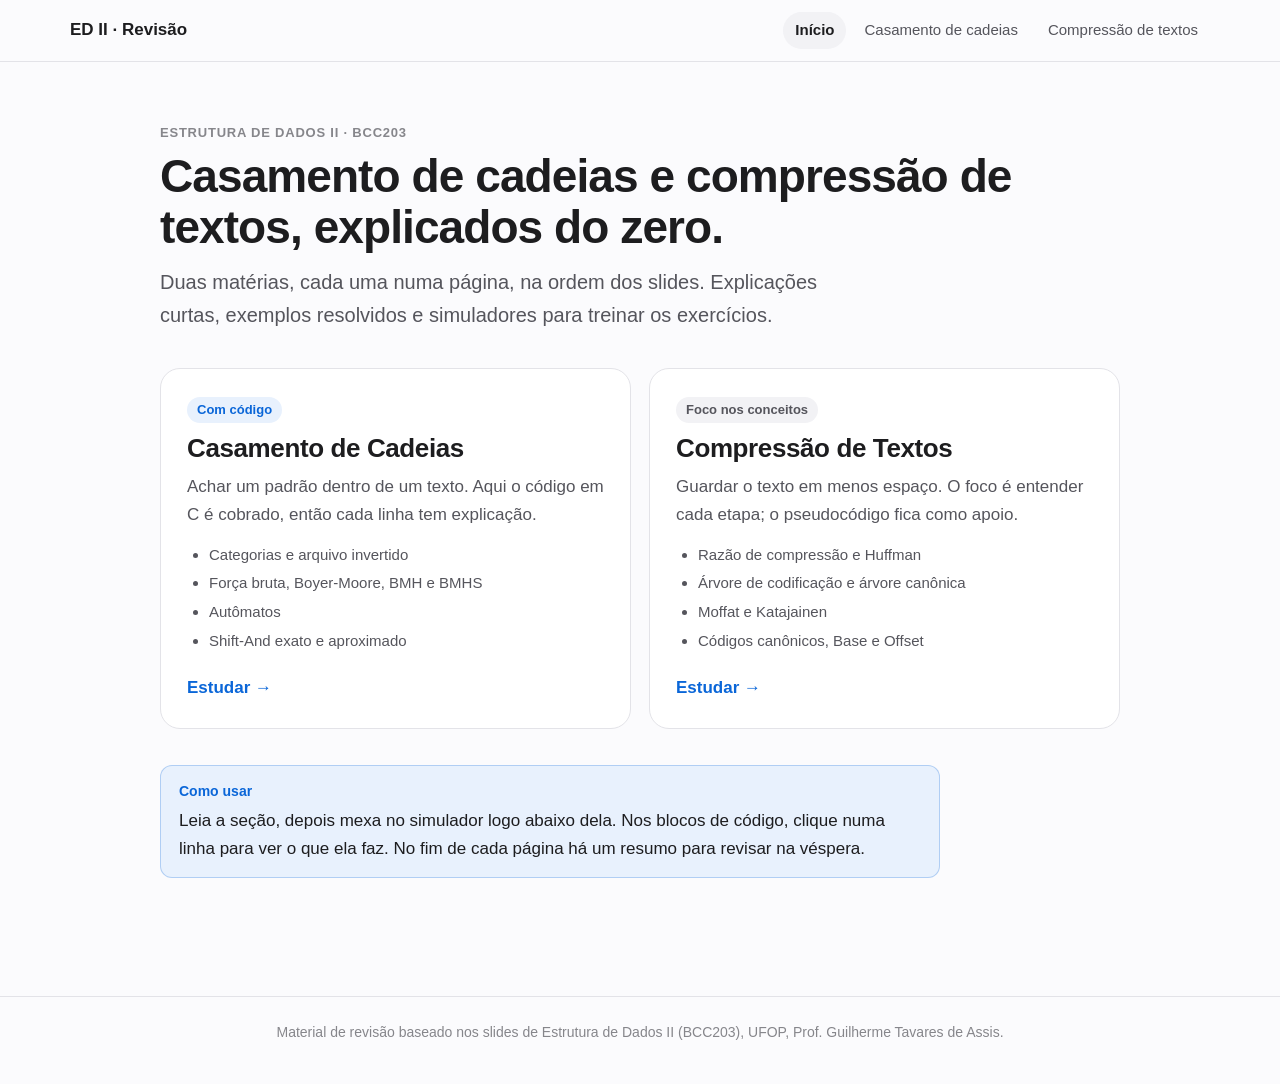
==== index.html @ ccca978b "Site de revisão: casamento de cadeias e compressão de textos" ====
<!doctype html>
<html lang="pt-BR">
<head>
<meta charset="utf-8">
<meta name="viewport" content="width=device-width, initial-scale=1">
<title>Revisão ED II</title>
<meta name="description" content="Revisão didática de Estrutura de Dados II: casamento de cadeias e compressão de textos.">
<link rel="stylesheet" href="style.css">
</head>
<body>
<header class="topbar"><div class="in">
  <a class="brand" href="index.html">ED II · Revisão</a>
  <nav><a class="on" href="index.html">Início</a><a href="casamento.html">Casamento de cadeias</a><a href="compressao.html">Compressão de textos</a></nav>
</div></header>
<div class="home">
  <p class="eyebrow">Estrutura de Dados II · BCC203</p>
  <h1>Casamento de cadeias e compressão de textos, explicados do zero.</h1>
  <p class="lead">Duas matérias, cada uma numa página, na ordem dos slides. Explicações curtas, exemplos resolvidos e simuladores para treinar os exercícios.</p>
  <div class="cards">
    <a class="big" href="casamento.html">
      <span class="pill blue">Com código</span>
      <h2>Casamento de Cadeias</h2>
      <p>Achar um padrão dentro de um texto. Aqui o código em C é cobrado, então cada linha tem explicação.</p>
      <ul><li>Categorias e arquivo invertido</li><li>Força bruta, Boyer-Moore, BMH e BMHS</li><li>Autômatos</li><li>Shift-And exato e aproximado</li></ul>
      <span class="go">Estudar →</span>
    </a>
    <a class="big" href="compressao.html">
      <span class="pill">Foco nos conceitos</span>
      <h2>Compressão de Textos</h2>
      <p>Guardar o texto em menos espaço. O foco é entender cada etapa; o pseudocódigo fica como apoio.</p>
      <ul><li>Razão de compressão e Huffman</li><li>Árvore de codificação e árvore canônica</li><li>Moffat e Katajainen</li><li>Códigos canônicos, Base e Offset</li></ul>
      <span class="go">Estudar →</span>
    </a>
  </div>
  <div class="box ideia" style="margin-top:36px"><span class="t">Como usar</span>Leia a seção, depois mexa no simulador logo abaixo dela. Nos blocos de código, clique numa linha para ver o que ela faz. No fim de cada página há um resumo para revisar na véspera.</div>
</div>
<footer>Material de revisão baseado nos slides de Estrutura de Dados II (BCC203), UFOP, Prof. Guilherme Tavares de Assis.</footer>
</body>
</html>
---- style.css ----
:root {
  --bg: #fbfbfd;
  --surface: #ffffff;
  --surface-2: #f2f2f5;
  --text: #1d1d1f;
  --text-2: #55555c;
  --text-3: #86868b;
  --line: #e3e3e8;
  --accent: #0a66d8;
  --accent-soft: #e8f1fd;
  --ok: #1c8a3b;
  --ok-soft: #e6f5ea;
  --bad: #c9302c;
  --bad-soft: #fdecec;
  --warn: #9a6200;
  --warn-soft: #fff5e0;
  --code-bg: #f5f5f7;
  --radius: 14px;
  --mono: ui-monospace, "SF Mono", SFMono-Regular, Menlo, Consolas, monospace;
  --sans: -apple-system, BlinkMacSystemFont, "SF Pro Text", "Inter", "Segoe UI", Roboto, sans-serif;
}
@media (prefers-color-scheme: dark) {
  :root {
    --bg: #111113; --surface: #1a1a1d; --surface-2: #232327; --text: #f2f2f4; --text-2: #b4b4bb;
    --text-3: #85858d; --line: #2e2e33; --accent: #4c9bff; --accent-soft: #15243a; --ok: #3fca67;
    --ok-soft: #13291b; --bad: #ff6b63; --bad-soft: #3a1817; --warn: #f0b545; --warn-soft: #33270f; --code-bg: #18181b;
  }
}
* { box-sizing: border-box; }
html { scroll-behavior: smooth; scroll-padding-top: 72px; }
body { margin: 0; background: var(--bg); color: var(--text); font: 17px/1.65 var(--sans); -webkit-font-smoothing: antialiased; }
a { color: var(--accent); text-decoration: none; }
a:hover { text-decoration: underline; }

/* Topo */
.topbar { position: sticky; top: 0; z-index: 20; background: color-mix(in srgb, var(--bg) 85%, transparent); backdrop-filter: saturate(180%) blur(16px); border-bottom: 1px solid var(--line); }
.topbar .in { max-width: 1180px; margin: 0 auto; padding: 12px 20px; display: flex; gap: 20px; align-items: center; }
.brand { font-weight: 650; color: var(--text); }
.topbar nav { display: flex; gap: 6px; margin-left: auto; flex-wrap: wrap; }
.topbar nav a { color: var(--text-2); padding: 6px 12px; border-radius: 999px; font-size: 15px; }
.topbar nav a.on { background: var(--surface-2); color: var(--text); font-weight: 600; }
.topbar nav a:hover { text-decoration: none; color: var(--text); }

/* Layout com sumário */
.layout { max-width: 1180px; margin: 0 auto; padding: 0 20px; display: grid; grid-template-columns: 240px minmax(0, 1fr); gap: 48px; }
.toc { position: sticky; top: 72px; align-self: start; max-height: calc(100vh - 90px); overflow: auto; padding: 28px 0; font-size: 14px; }
.toc p { margin: 0 0 8px; font-size: 12px; text-transform: uppercase; letter-spacing: .06em; color: var(--text-3); font-weight: 600; }
.toc a { display: block; color: var(--text-2); padding: 5px 10px; border-radius: 8px; border-left: 2px solid transparent; }
.toc a:hover { text-decoration: none; background: var(--surface-2); }
.toc a.on { color: var(--accent); border-left-color: var(--accent); background: var(--accent-soft); font-weight: 600; }
main { min-width: 0; padding: 28px 0 100px; }
@media (max-width: 900px) {
  .layout { grid-template-columns: 1fr; gap: 0; }
  .toc { position: static; max-height: none; padding: 16px 0 0; }
  .toc details { background: var(--surface); border: 1px solid var(--line); border-radius: 12px; padding: 10px 14px; }
}
.toc summary { display: none; }
@media (max-width: 900px) { .toc summary { display: block; cursor: pointer; font-weight: 600; } .toc p { display: none; } }

/* Tipografia */
.hero { padding: 36px 0 12px; }
.eyebrow { font-size: 13px; font-weight: 600; letter-spacing: .06em; text-transform: uppercase; color: var(--text-3); margin: 0 0 8px; }
h1 { font-size: clamp(32px, 5vw, 46px); line-height: 1.1; letter-spacing: -.02em; margin: 0 0 14px; }
.lead { font-size: 20px; color: var(--text-2); max-width: 720px; margin: 0; }
section.cap { padding-top: 44px; margin-top: 44px; border-top: 1px solid var(--line); }
section.cap:first-of-type { border-top: 0; margin-top: 8px; }
h2 { font-size: 30px; letter-spacing: -.015em; line-height: 1.2; margin: 0 0 14px; }
h2 .n { color: var(--text-3); font-weight: 500; margin-right: 10px; }
h3 { font-size: 21px; margin: 32px 0 10px; letter-spacing: -.01em; }
h4 { font-size: 17px; margin: 22px 0 6px; }
p, li { max-width: 760px; }
ul, ol { padding-left: 22px; }
li { margin: 4px 0; }
code { font-family: var(--mono); font-size: .88em; background: var(--surface-2); padding: 1px 6px; border-radius: 6px; }
.muted { color: var(--text-2); }
.small { font-size: 14px; }

/* Blocos */
.card { background: var(--surface); border: 1px solid var(--line); border-radius: var(--radius); padding: 20px 22px; margin: 18px 0; }
.box { border-radius: 12px; padding: 14px 18px; margin: 18px 0; max-width: 780px; border: 1px solid transparent; }
.box > :first-child { margin-top: 0; } .box > :last-child { margin-bottom: 0; }
.box .t { display: block; font-weight: 650; font-size: 14px; margin-bottom: 4px; }
.ideia { background: var(--accent-soft); border-color: color-mix(in srgb, var(--accent) 25%, transparent); }
.ideia .t { color: var(--accent); }
.prova { background: var(--warn-soft); border-color: color-mix(in srgb, var(--warn) 30%, transparent); }
.prova .t { color: var(--warn); }
.cuidado { background: var(--bad-soft); border-color: color-mix(in srgb, var(--bad) 25%, transparent); }
.cuidado .t { color: var(--bad); }
.grid2 { display: grid; grid-template-columns: repeat(auto-fit, minmax(260px, 1fr)); gap: 14px; margin: 18px 0; }
.grid2 .card { margin: 0; }
.card h4 { margin-top: 0; }
.pill { display: inline-block; font-size: 13px; font-weight: 600; padding: 2px 10px; border-radius: 999px; background: var(--surface-2); color: var(--text-2); }
.pill.ok { background: var(--ok-soft); color: var(--ok); }
.pill.bad { background: var(--bad-soft); color: var(--bad); }
.pill.blue { background: var(--accent-soft); color: var(--accent); }
.formula { font-family: var(--mono); background: var(--surface); border: 1px solid var(--line); border-radius: 10px; padding: 12px 16px; margin: 14px 0; overflow-x: auto; font-size: 15px; white-space: pre; }

/* Tabelas */
.tw { overflow-x: auto; margin: 16px 0; border: 1px solid var(--line); border-radius: 12px; background: var(--surface); }
table { border-collapse: collapse; width: 100%; font-size: 15px; }
th, td { padding: 8px 12px; text-align: left; border-bottom: 1px solid var(--line); white-space: nowrap; }
th { font-size: 13px; color: var(--text-2); font-weight: 600; background: var(--surface-2); }
tr:last-child td { border-bottom: 0; }
td.mono, .mono { font-family: var(--mono); }
tr.hit td { background: var(--ok-soft); }
tr.hit2 td { background: var(--accent-soft); }
.bit1 { color: var(--accent); font-weight: 700; }
.lastbit { color: var(--ok); font-weight: 800; }

/* Código com anotações */
.code { display: grid; grid-template-columns: minmax(0, 1.6fr) minmax(0, 1fr); border: 1px solid var(--line); border-radius: var(--radius); overflow: hidden; margin: 18px 0; background: var(--surface); }
.code pre { margin: 0; padding: 16px 0; background: var(--code-bg); font: 14px/1.7 var(--mono); overflow-x: auto; counter-reset: ln; }
.code pre span.l { display: block; padding: 0 16px 0 0; cursor: pointer; border-left: 3px solid transparent; }
.code pre span.l::before { counter-increment: ln; content: counter(ln); display: inline-block; width: 34px; text-align: right; margin-right: 14px; color: var(--text-3); }
.code pre span.l:hover { background: color-mix(in srgb, var(--accent) 7%, transparent); }
.code pre span.l.on { background: var(--accent-soft); border-left-color: var(--accent); }
.code .notes { padding: 16px 18px; font-size: 15px; border-left: 1px solid var(--line); }
.code .notes .hint { color: var(--text-3); font-size: 14px; }
.code .notes h5 { margin: 0 0 6px; font-size: 15px; }
.code .notes p { margin: 0 0 10px; }
@media (max-width: 760px) { .code { grid-template-columns: 1fr; } .code .notes { border-left: 0; border-top: 1px solid var(--line); } }
.kw { color: #a626a4; font-weight: 600; } .ty { color: #0b7ea8; } .cm { color: var(--text-3); font-style: italic; } .nu { color: #b5651d; } .st { color: #2f8a2f; }
@media (prefers-color-scheme: dark) { .kw { color: #d58cf0; } .ty { color: #5fc7e8; } .nu { color: #f0a868; } .st { color: #8bd68b; } }

/* Simuladores */
.sim { background: var(--surface); border: 1px solid var(--line); border-radius: var(--radius); padding: 18px 20px; margin: 22px 0; }
.sim .head { display: flex; align-items: center; justify-content: space-between; gap: 10px; margin-bottom: 12px; flex-wrap: wrap; }
.sim .head strong { font-size: 16px; }
.controls { display: flex; flex-wrap: wrap; gap: 10px; align-items: end; margin-bottom: 14px; }
.controls label { display: flex; flex-direction: column; font-size: 13px; color: var(--text-2); font-weight: 600; gap: 4px; }
.controls input[type=text] { font: 15px var(--mono); padding: 8px 10px; border: 1px solid var(--line); border-radius: 9px; background: var(--bg); color: var(--text); min-width: 0; width: 100%; }
.controls label.grow { flex: 1 1 220px; }
.controls label.chk { flex-direction: row; align-items: center; gap: 6px; font-weight: 500; }
button { font: 600 14px var(--sans); border: 1px solid var(--line); background: var(--surface); color: var(--text); padding: 8px 14px; border-radius: 9px; cursor: pointer; }
button:hover { background: var(--surface-2); }
button.pri { background: var(--accent); border-color: var(--accent); color: #fff; }
button.pri:hover { filter: brightness(1.08); }
button:disabled { opacity: .4; cursor: default; }
.btns { display: flex; gap: 8px; flex-wrap: wrap; }
.strip { overflow-x: auto; padding: 6px 0 10px; }
.row { display: flex; gap: 3px; margin: 3px 0; }
.cell { flex: 0 0 30px; height: 34px; display: grid; place-items: center; font: 600 15px var(--mono); border-radius: 7px; background: var(--surface-2); color: var(--text); border: 1px solid transparent; position: relative; }
.cell.idx { background: transparent; color: var(--text-3); font-size: 11px; height: 18px; font-weight: 500; }
.cell.ghost { background: transparent; }
.cell.pat { background: var(--surface); border-color: var(--line); }
.cell.ok { background: var(--ok-soft); color: var(--ok); border-color: color-mix(in srgb, var(--ok) 40%, transparent); }
.cell.bad { background: var(--bad-soft); color: var(--bad); border-color: color-mix(in srgb, var(--bad) 40%, transparent); }
.cell.key { outline: 2px solid var(--accent); outline-offset: 1px; }
.cell.found { background: var(--ok); color: #fff; }
.status { font-size: 15px; background: var(--surface-2); border-radius: 10px; padding: 10px 14px; margin-top: 8px; min-height: 46px; }
.dtab { display: flex; gap: 6px; flex-wrap: wrap; margin: 6px 0 12px; }
.dtab span { font: 14px var(--mono); background: var(--surface-2); padding: 4px 10px; border-radius: 8px; }
.dtab span.on { background: var(--accent-soft); color: var(--accent); font-weight: 700; }

/* SVG */
.fig { margin: 18px 0; background: var(--surface); border: 1px solid var(--line); border-radius: var(--radius); padding: 14px; overflow-x: auto; }
.fig svg { display: block; margin: 0 auto; max-width: 100%; height: auto; }
.fig figcaption { font-size: 14px; color: var(--text-2); text-align: center; margin-top: 8px; }
svg .node { fill: var(--surface); stroke: var(--text-2); stroke-width: 1.4; }
svg .final { fill: none; stroke: var(--text-2); stroke-width: 1.2; }
svg .lbl { fill: var(--text); font: 600 14px var(--mono); text-anchor: middle; dominant-baseline: central; }
svg .elbl { fill: var(--text-2); font: 13px var(--mono); text-anchor: middle; }
svg .edge { stroke: var(--text-2); stroke-width: 1.4; fill: none; }
svg .e-ins { stroke: var(--accent); } svg .e-sub { stroke: var(--warn); } svg .e-ret { stroke: var(--bad); stroke-dasharray: 5 4; }
svg .leaf { fill: var(--accent-soft); stroke: var(--accent); stroke-width: 1.2; }
svg .bitlbl { fill: var(--accent); font: 700 12px var(--mono); text-anchor: middle; }

/* Home */
.home { max-width: 1000px; margin: 0 auto; padding: 60px 20px 100px; }
.cards { display: grid; grid-template-columns: repeat(auto-fit, minmax(300px, 1fr)); gap: 18px; margin-top: 36px; }
.big { display: block; background: var(--surface); border: 1px solid var(--line); border-radius: 20px; padding: 26px; color: var(--text); transition: transform .15s ease, box-shadow .15s ease; }
.big:hover { text-decoration: none; transform: translateY(-2px); box-shadow: 0 10px 30px rgba(0,0,0,.06); }
.big h2 { font-size: 26px; margin: 10px 0 8px; }
.big p { color: var(--text-2); margin: 0 0 14px; }
.big ul { margin: 0; color: var(--text-2); font-size: 15px; }
.go { display: inline-block; margin-top: 16px; font-weight: 600; color: var(--accent); }
footer { border-top: 1px solid var(--line); color: var(--text-3); font-size: 14px; padding: 24px 20px 40px; text-align: center; }
.next { display: flex; justify-content: space-between; gap: 12px; margin-top: 56px; flex-wrap: wrap; }
.next a { border: 1px solid var(--line); background: var(--surface); padding: 14px 18px; border-radius: 12px; font-weight: 600; }
@media (prefers-reduced-motion: reduce) { html { scroll-behavior: auto; } .big { transition: none; } }
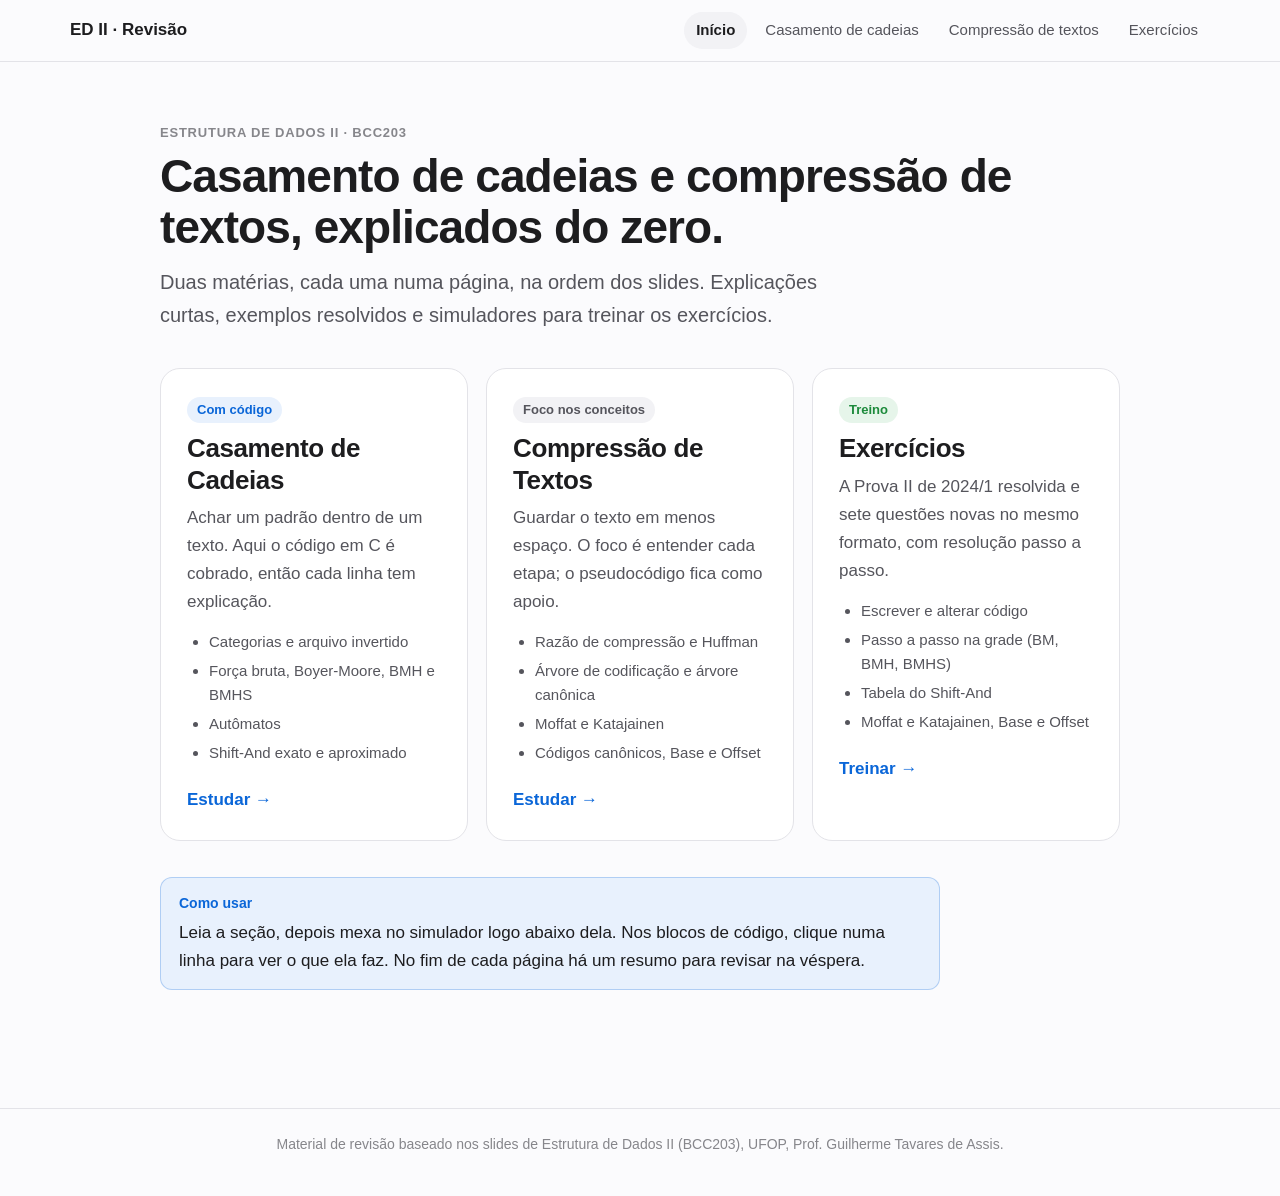
==== commit e9d6725e: "Página de exercícios: prova 2024/1 resolvida e questões novas" ====
--- a/index.html
+++ b/index.html
@@ -5,12 +5,13 @@
 <meta name="viewport" content="width=device-width, initial-scale=1">
 <title>Revisão ED II</title>
 <meta name="description" content="Revisão didática de Estrutura de Dados II: casamento de cadeias e compressão de textos.">
+<link rel="icon" type="image/svg+xml" href="favicon.svg">
 <link rel="stylesheet" href="style.css">
 </head>
 <body>
 <header class="topbar"><div class="in">
   <a class="brand" href="index.html">ED II · Revisão</a>
-  <nav><a class="on" href="index.html">Início</a><a href="casamento.html">Casamento de cadeias</a><a href="compressao.html">Compressão de textos</a></nav>
+  <nav><a class="on" href="index.html">Início</a><a href="casamento.html">Casamento de cadeias</a><a href="compressao.html">Compressão de textos</a><a href="exercicios.html">Exercícios</a></nav>
 </div></header>
 <div class="home">
   <p class="eyebrow">Estrutura de Dados II · BCC203</p>
@@ -31,6 +32,13 @@
       <ul><li>Razão de compressão e Huffman</li><li>Árvore de codificação e árvore canônica</li><li>Moffat e Katajainen</li><li>Códigos canônicos, Base e Offset</li></ul>
       <span class="go">Estudar →</span>
     </a>
+    <a class="big" href="exercicios.html">
+      <span class="pill ok">Treino</span>
+      <h2>Exercícios</h2>
+      <p>A Prova II de 2024/1 resolvida e sete questões novas no mesmo formato, com resolução passo a passo.</p>
+      <ul><li>Escrever e alterar código</li><li>Passo a passo na grade (BM, BMH, BMHS)</li><li>Tabela do Shift-And</li><li>Moffat e Katajainen, Base e Offset</li></ul>
+      <span class="go">Treinar →</span>
+    </a>
   </div>
   <div class="box ideia" style="margin-top:36px"><span class="t">Como usar</span>Leia a seção, depois mexa no simulador logo abaixo dela. Nos blocos de código, clique numa linha para ver o que ela faz. No fim de cada página há um resumo para revisar na véspera.</div>
 </div>
--- a/style.css
+++ b/style.css
@@ -37,7 +37,8 @@
 .topbar .in { max-width: 1180px; margin: 0 auto; padding: 12px 20px; display: flex; gap: 20px; align-items: center; }
 .brand { font-weight: 650; color: var(--text); }
 .topbar nav { display: flex; gap: 6px; margin-left: auto; flex-wrap: wrap; }
-.topbar nav a { color: var(--text-2); padding: 6px 12px; border-radius: 999px; font-size: 15px; }
+.topbar nav a { color: var(--text-2); padding: 6px 12px; border-radius: 999px; font-size: 15px; transition: background-color .18s ease, color .18s ease; }
+.topbar nav a:hover { background: var(--surface-2); }
 .topbar nav a.on { background: var(--surface-2); color: var(--text); font-weight: 600; }
 .topbar nav a:hover { text-decoration: none; color: var(--text); }
 
@@ -45,9 +46,27 @@
 .layout { max-width: 1180px; margin: 0 auto; padding: 0 20px; display: grid; grid-template-columns: 240px minmax(0, 1fr); gap: 48px; }
 .toc { position: sticky; top: 72px; align-self: start; max-height: calc(100vh - 90px); overflow: auto; padding: 28px 0; font-size: 14px; }
 .toc p { margin: 0 0 8px; font-size: 12px; text-transform: uppercase; letter-spacing: .06em; color: var(--text-3); font-weight: 600; }
-.toc a { display: block; color: var(--text-2); padding: 5px 10px; border-radius: 8px; border-left: 2px solid transparent; }
-.toc a:hover { text-decoration: none; background: var(--surface-2); }
-.toc a.on { color: var(--accent); border-left-color: var(--accent); background: var(--accent-soft); font-weight: 600; }
+.toc a { display: flex; align-items: center; gap: 9px; color: var(--text-2); padding: 6px 10px; border-radius: 8px; transition: background-color .18s ease, color .18s ease; }
+.toc a:hover { text-decoration: none; background: var(--surface-2); color: var(--text); }
+.toc a.on { color: var(--accent); background: var(--accent-soft); font-weight: 600; }
+.toc a.visto:not(.on) { color: var(--text-3); }
+.tick { flex: 0 0 16px; height: 16px; border-radius: 50%; border: 1.5px solid var(--text-3); display: grid; place-items: center; cursor: pointer; transition: background-color .18s ease, border-color .18s ease, transform .12s ease; }
+.tick:hover { border-color: var(--ok); transform: scale(1.12); }
+.tick:active { transform: scale(.9); }
+.visto .tick { background: var(--ok); border-color: var(--ok); }
+.visto .tick::after, .done-btn.on .ic::after { content: ""; width: 4px; height: 8px; border: solid #fff; border-width: 0 2px 2px 0; transform: translateY(-1px) rotate(45deg); }
+.progress { margin: 0 0 12px; padding: 0 2px; }
+.ptext { font-size: 13px; color: var(--text-2); margin-bottom: 6px; }
+.pbar { height: 6px; border-radius: 999px; background: var(--surface-2); overflow: hidden; }
+.pbar span { display: block; height: 100%; width: 0; background: var(--ok); border-radius: 999px; transition: width .3s ease; }
+.preset { margin-top: 8px; font-size: 12px; padding: 4px 10px; }
+.h2row { display: flex; align-items: center; justify-content: space-between; gap: 12px; flex-wrap: wrap; margin-bottom: 14px; }
+.h2row h2 { margin: 0; }
+.done-btn { display: inline-flex; align-items: center; gap: 8px; border-radius: 999px; padding: 6px 14px 6px 10px; font-size: 13px; color: var(--text-2); }
+.done-btn .ic { width: 16px; height: 16px; border-radius: 50%; border: 1.5px solid var(--text-3); display: grid; place-items: center; transition: background-color .18s ease, border-color .18s ease; }
+.done-btn:hover .ic { border-color: var(--ok); }
+.done-btn.on { background: var(--ok-soft); border-color: color-mix(in srgb, var(--ok) 35%, transparent); color: var(--ok); }
+.done-btn.on .ic { background: var(--ok); border-color: var(--ok); }
 main { min-width: 0; padding: 28px 0 100px; }
 @media (max-width: 900px) {
   .layout { grid-template-columns: 1fr; gap: 0; }
@@ -110,7 +129,7 @@
 /* Código com anotações */
 .code { display: grid; grid-template-columns: minmax(0, 1.6fr) minmax(0, 1fr); border: 1px solid var(--line); border-radius: var(--radius); overflow: hidden; margin: 18px 0; background: var(--surface); }
 .code pre { margin: 0; padding: 16px 0; background: var(--code-bg); font: 14px/1.7 var(--mono); overflow-x: auto; counter-reset: ln; }
-.code pre span.l { display: block; padding: 0 16px 0 0; cursor: pointer; border-left: 3px solid transparent; }
+.code pre span.l { display: block; padding: 0 16px 0 0; cursor: pointer; border-left: 3px solid transparent; transition: background-color .15s ease, border-color .15s ease; }
 .code pre span.l::before { counter-increment: ln; content: counter(ln); display: inline-block; width: 34px; text-align: right; margin-right: 14px; color: var(--text-3); }
 .code pre span.l:hover { background: color-mix(in srgb, var(--accent) 7%, transparent); }
 .code pre span.l.on { background: var(--accent-soft); border-left-color: var(--accent); }
@@ -131,7 +150,9 @@
 .controls input[type=text] { font: 15px var(--mono); padding: 8px 10px; border: 1px solid var(--line); border-radius: 9px; background: var(--bg); color: var(--text); min-width: 0; width: 100%; }
 .controls label.grow { flex: 1 1 220px; }
 .controls label.chk { flex-direction: row; align-items: center; gap: 6px; font-weight: 500; }
-button { font: 600 14px var(--sans); border: 1px solid var(--line); background: var(--surface); color: var(--text); padding: 8px 14px; border-radius: 9px; cursor: pointer; }
+button { font: 600 14px var(--sans); border: 1px solid var(--line); background: var(--surface); color: var(--text); padding: 8px 14px; border-radius: 9px; cursor: pointer; transition: background-color .15s ease, border-color .15s ease, color .15s ease, transform .1s ease; }
+button:active:not(:disabled) { transform: scale(.97); }
+button:focus-visible, .toc a:focus-visible, .big:focus-visible { outline: 2px solid var(--accent); outline-offset: 2px; }
 button:hover { background: var(--surface-2); }
 button.pri { background: var(--accent); border-color: var(--accent); color: #fff; }
 button.pri:hover { filter: brightness(1.08); }
@@ -139,7 +160,7 @@
 .btns { display: flex; gap: 8px; flex-wrap: wrap; }
 .strip { overflow-x: auto; padding: 6px 0 10px; }
 .row { display: flex; gap: 3px; margin: 3px 0; }
-.cell { flex: 0 0 30px; height: 34px; display: grid; place-items: center; font: 600 15px var(--mono); border-radius: 7px; background: var(--surface-2); color: var(--text); border: 1px solid transparent; position: relative; }
+.cell { transition: background-color .2s ease, color .2s ease, border-color .2s ease; flex: 0 0 30px; height: 34px; display: grid; place-items: center; font: 600 15px var(--mono); border-radius: 7px; background: var(--surface-2); color: var(--text); border: 1px solid transparent; position: relative; }
 .cell.idx { background: transparent; color: var(--text-3); font-size: 11px; height: 18px; font-weight: 500; }
 .cell.ghost { background: transparent; }
 .cell.pat { background: var(--surface); border-color: var(--line); }
@@ -177,4 +198,22 @@
 footer { border-top: 1px solid var(--line); color: var(--text-3); font-size: 14px; padding: 24px 20px 40px; text-align: center; }
 .next { display: flex; justify-content: space-between; gap: 12px; margin-top: 56px; flex-wrap: wrap; }
 .next a { border: 1px solid var(--line); background: var(--surface); padding: 14px 18px; border-radius: 12px; font-weight: 600; }
-@media (prefers-reduced-motion: reduce) { html { scroll-behavior: auto; } .big { transition: none; } }
+@media (prefers-reduced-motion: reduce) { html { scroll-behavior: auto; } *, *::before, *::after { transition: none !important; } }
+
+/* Exercícios */
+.enun { border-left: 3px solid var(--accent); }
+.enun p:first-child { margin-top: 0; } .enun p:last-child, .enun pre:last-child { margin-bottom: 0; }
+details.sol { background: var(--surface); border: 1px solid var(--line); border-radius: var(--radius); margin: 12px 0; padding: 0 18px; transition: border-color .18s ease; }
+details.sol[open] { padding-bottom: 14px; border-color: color-mix(in srgb, var(--ok) 35%, var(--line)); }
+details.sol > summary { cursor: pointer; font-weight: 600; padding: 12px 0; color: var(--ok); list-style: none; }
+details.sol > summary::-webkit-details-marker { display: none; }
+details.sol > summary::before { content: "+"; display: inline-block; width: 18px; transition: transform .18s ease; }
+details.sol[open] > summary::before { content: "−"; }
+pre.solcode { font: 14px/1.6 var(--mono); background: var(--code-bg); border: 1px solid var(--line); border-radius: 10px; padding: 14px 16px; overflow-x: auto; }
+table.grade th, table.grade td { text-align: center; padding: 5px 0; min-width: 26px; font-family: var(--mono); border-right: 1px solid var(--line); }
+table.grade tr.txt td { font-weight: 700; background: var(--surface-2); }
+table.grade td.num { color: var(--text-3); font-size: 12px; }
+table.grade td.g-ok { background: var(--ok-soft); color: var(--ok); font-weight: 700; }
+table.grade td.g-bad { background: var(--bad-soft); color: var(--bad); font-weight: 700; }
+ol.passos { font-size: 15px; } ol.passos li { margin: 6px 0; }
+.okt { color: var(--ok); }
